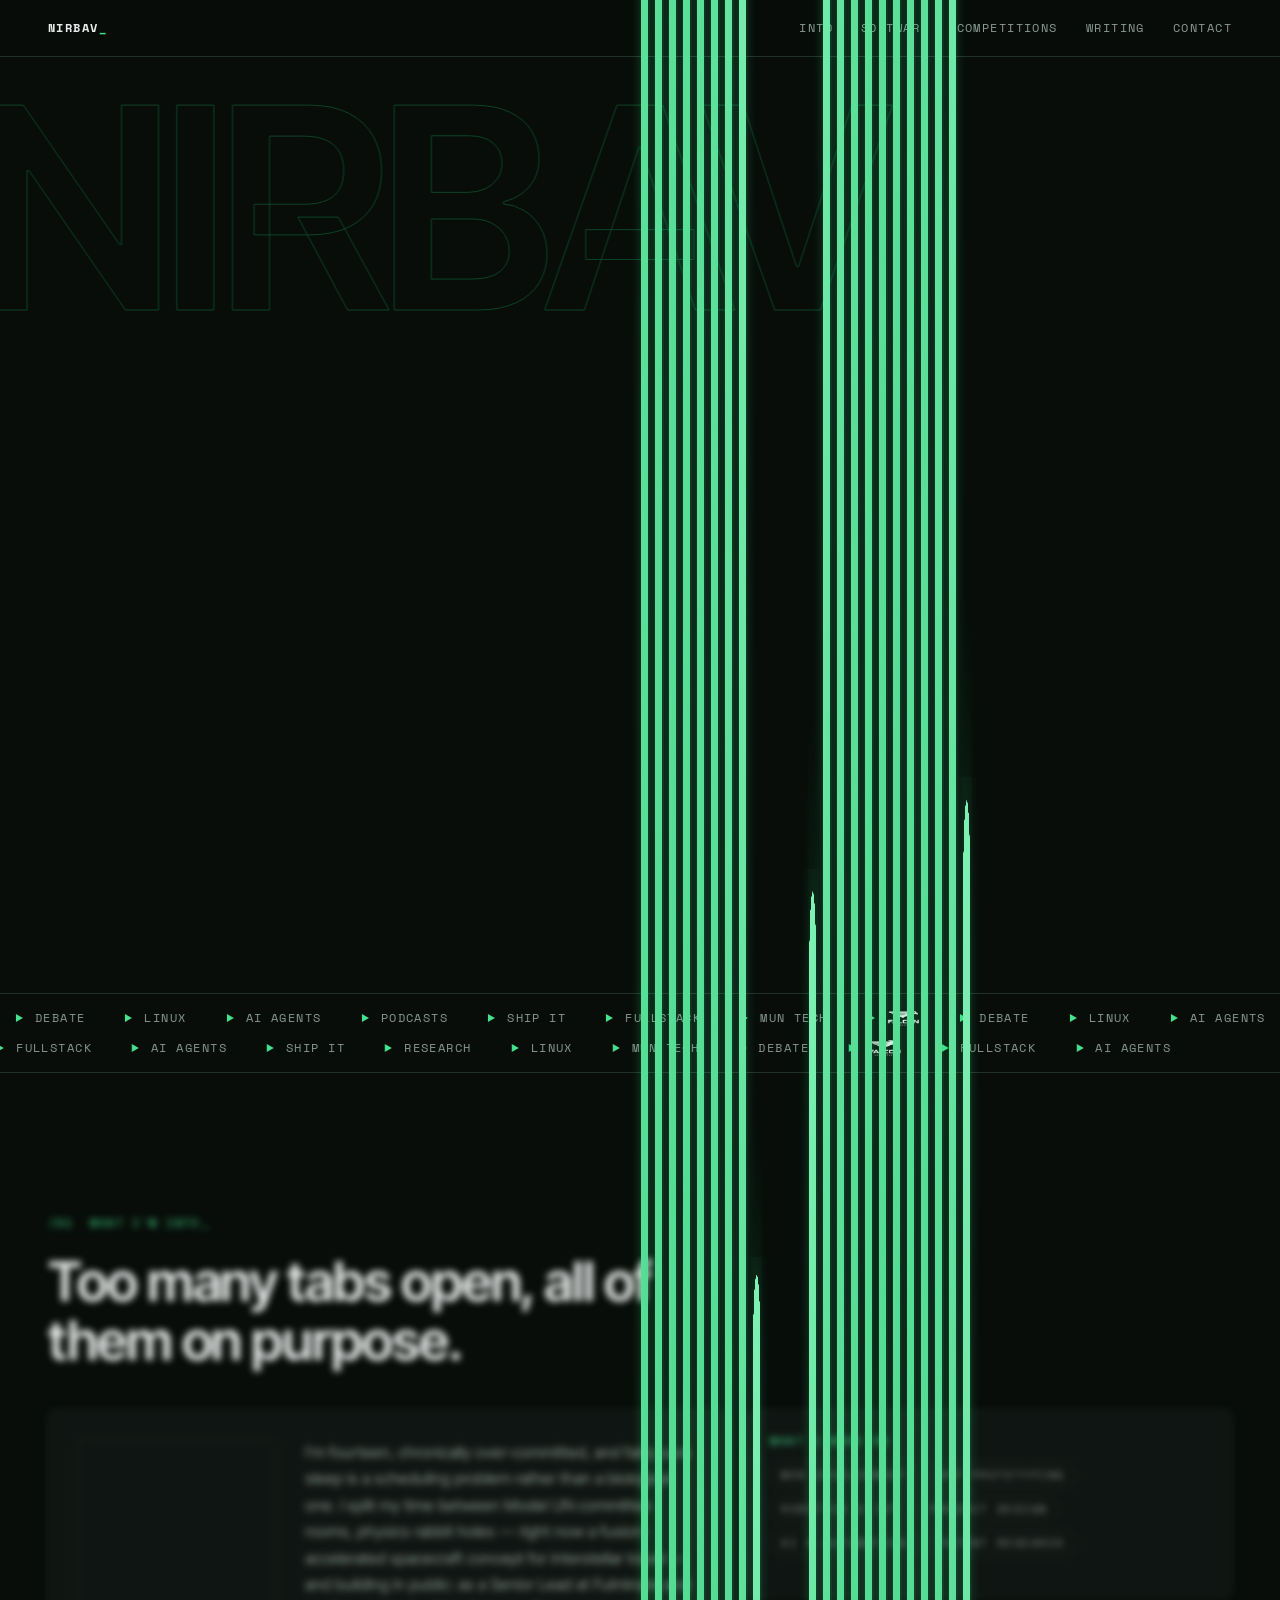
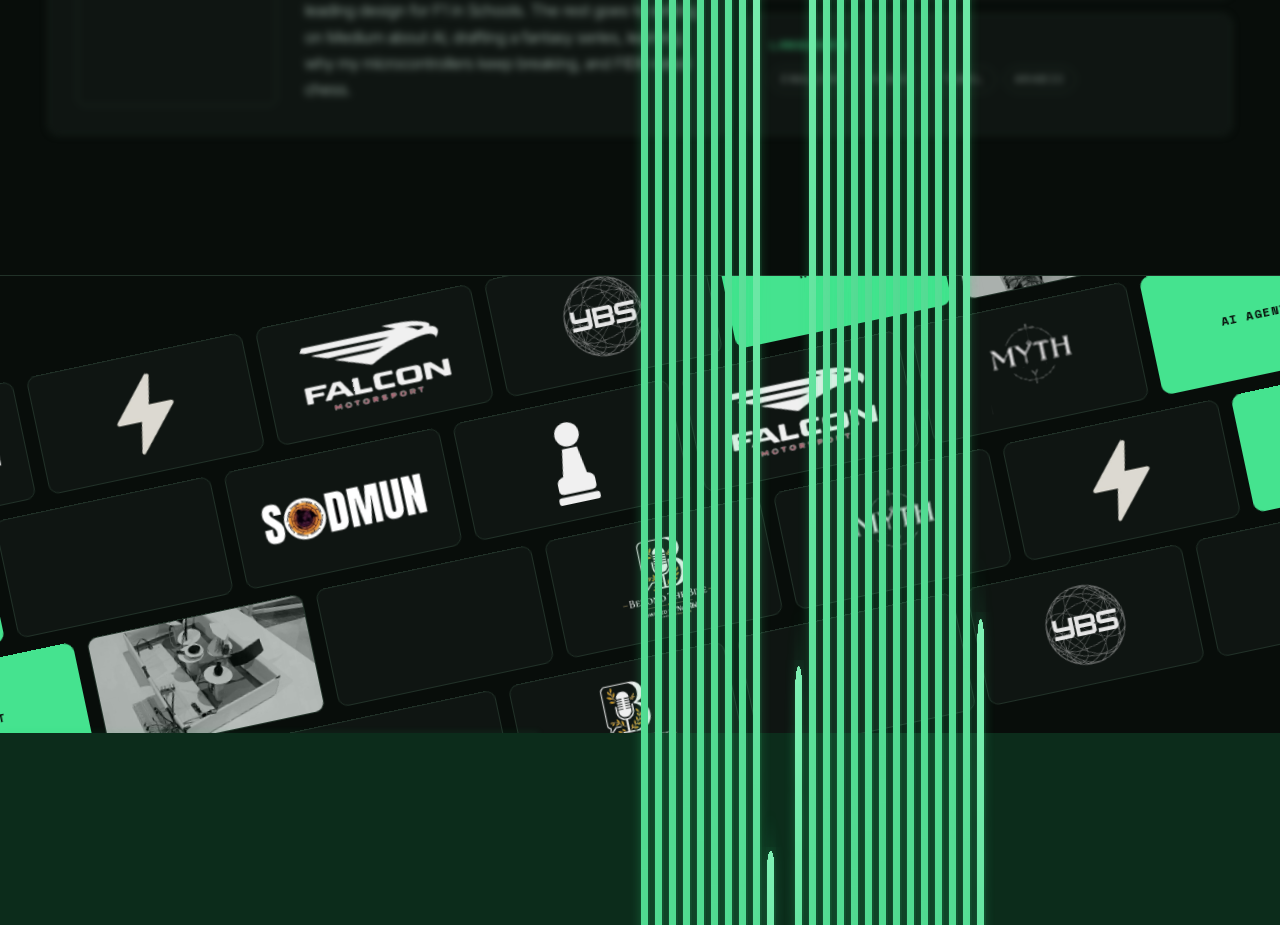
==== certifications.html @ 4bc30d10 "nirbav.com v2: single-page rebuild Plain HTML/CSS/JS site served from the repo root: tokens + site s" ====
<!doctype html>
<html lang="en">
<head>
<meta charset="utf-8">
<title>Nirbav Sankar</title>
<meta name="robots" content="noindex">
<link rel="canonical" href="index.html#competitions">
<meta http-equiv="refresh" content="0; url=index.html#competitions">
</head>
<body style="background:#060d09;color:#e6ebe8;font-family:system-ui,sans-serif">
<p>This page moved. <a href="index.html#competitions" style="color:#4ade80">Continue to Competitions</a>.</p>
</body>
</html>
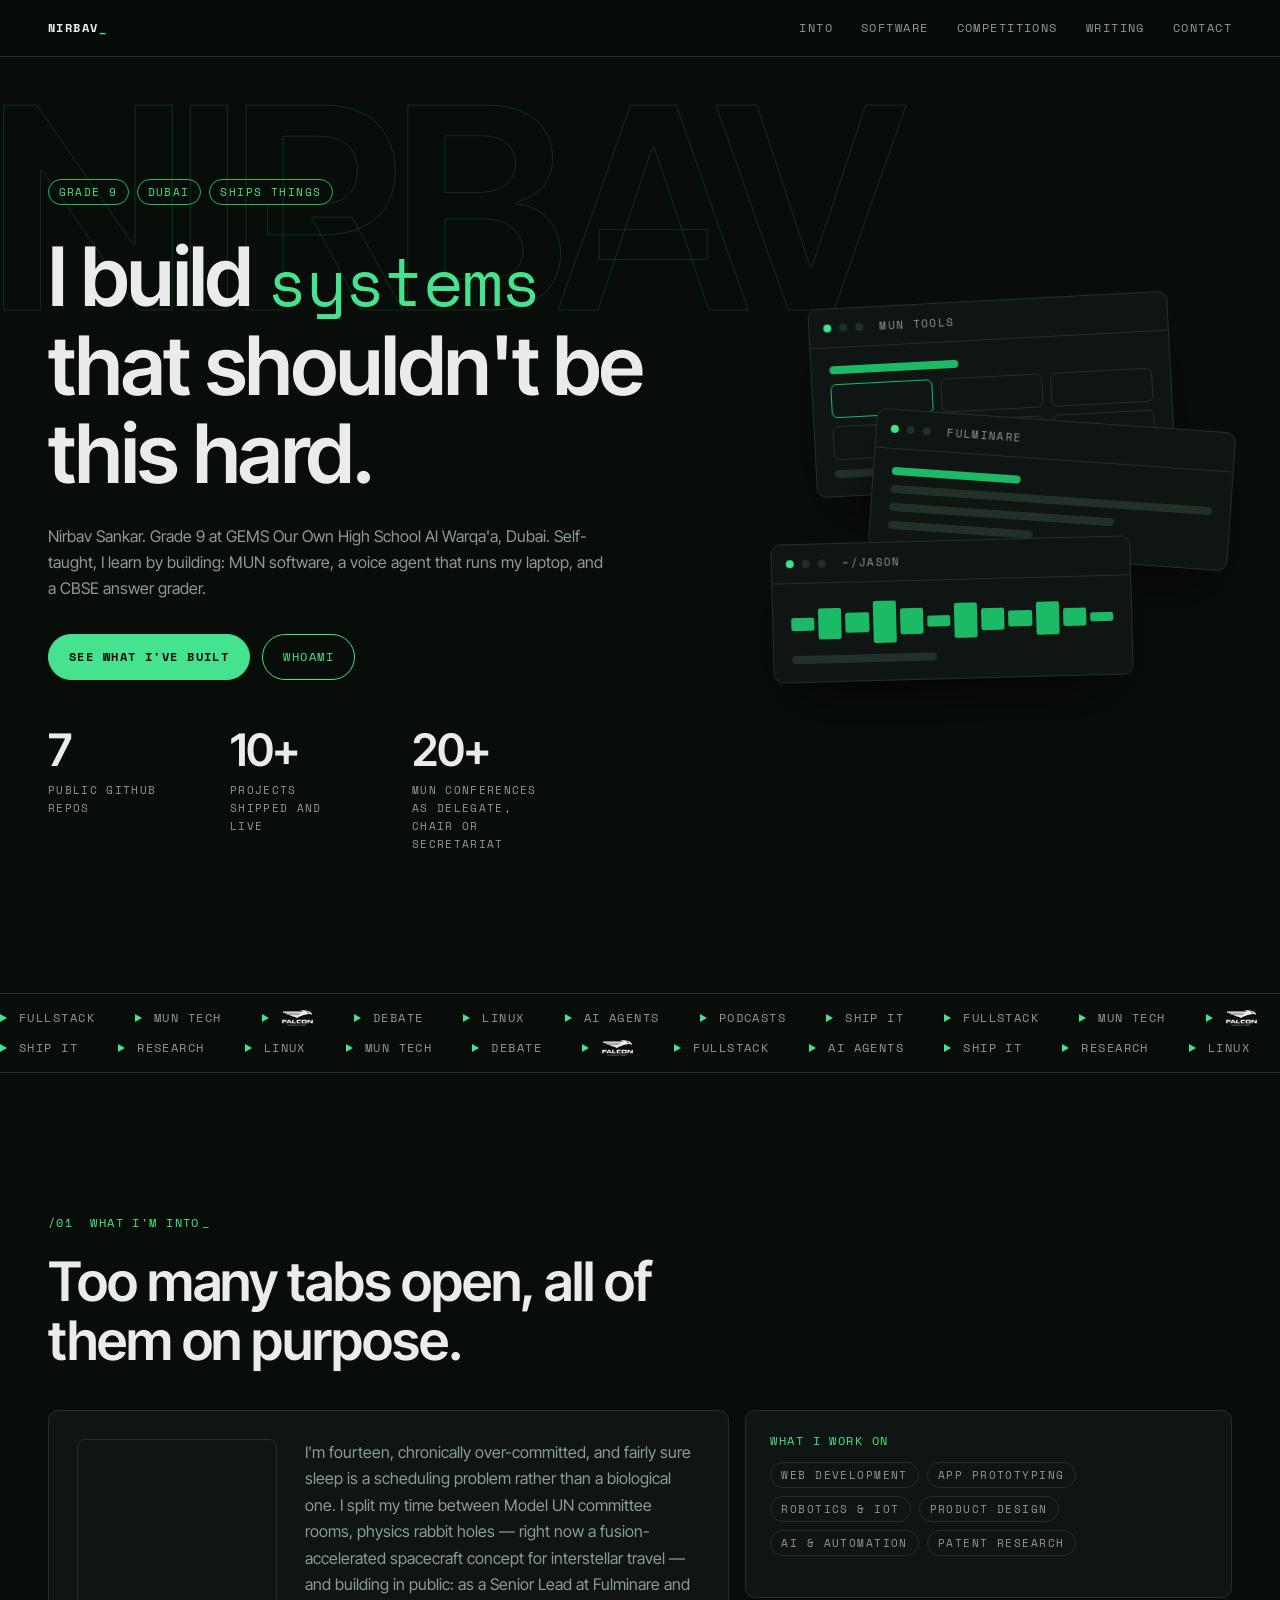
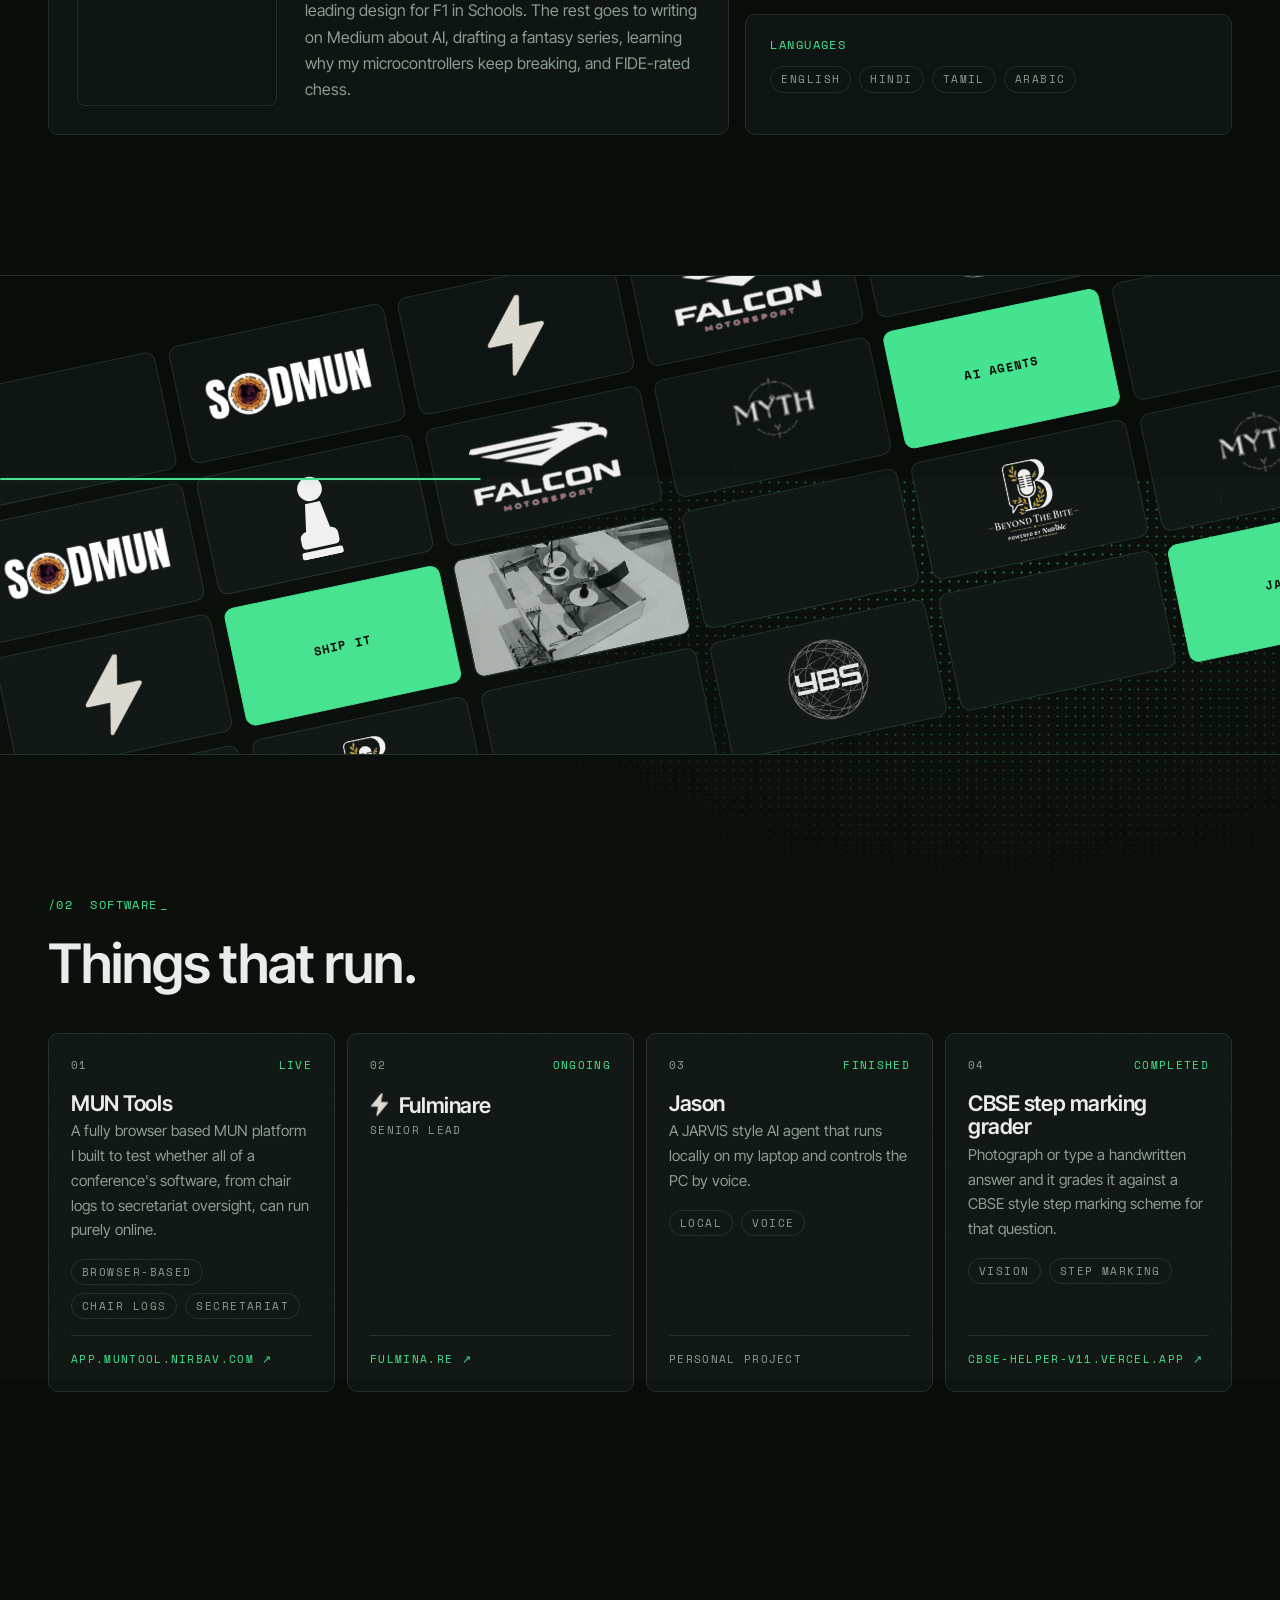
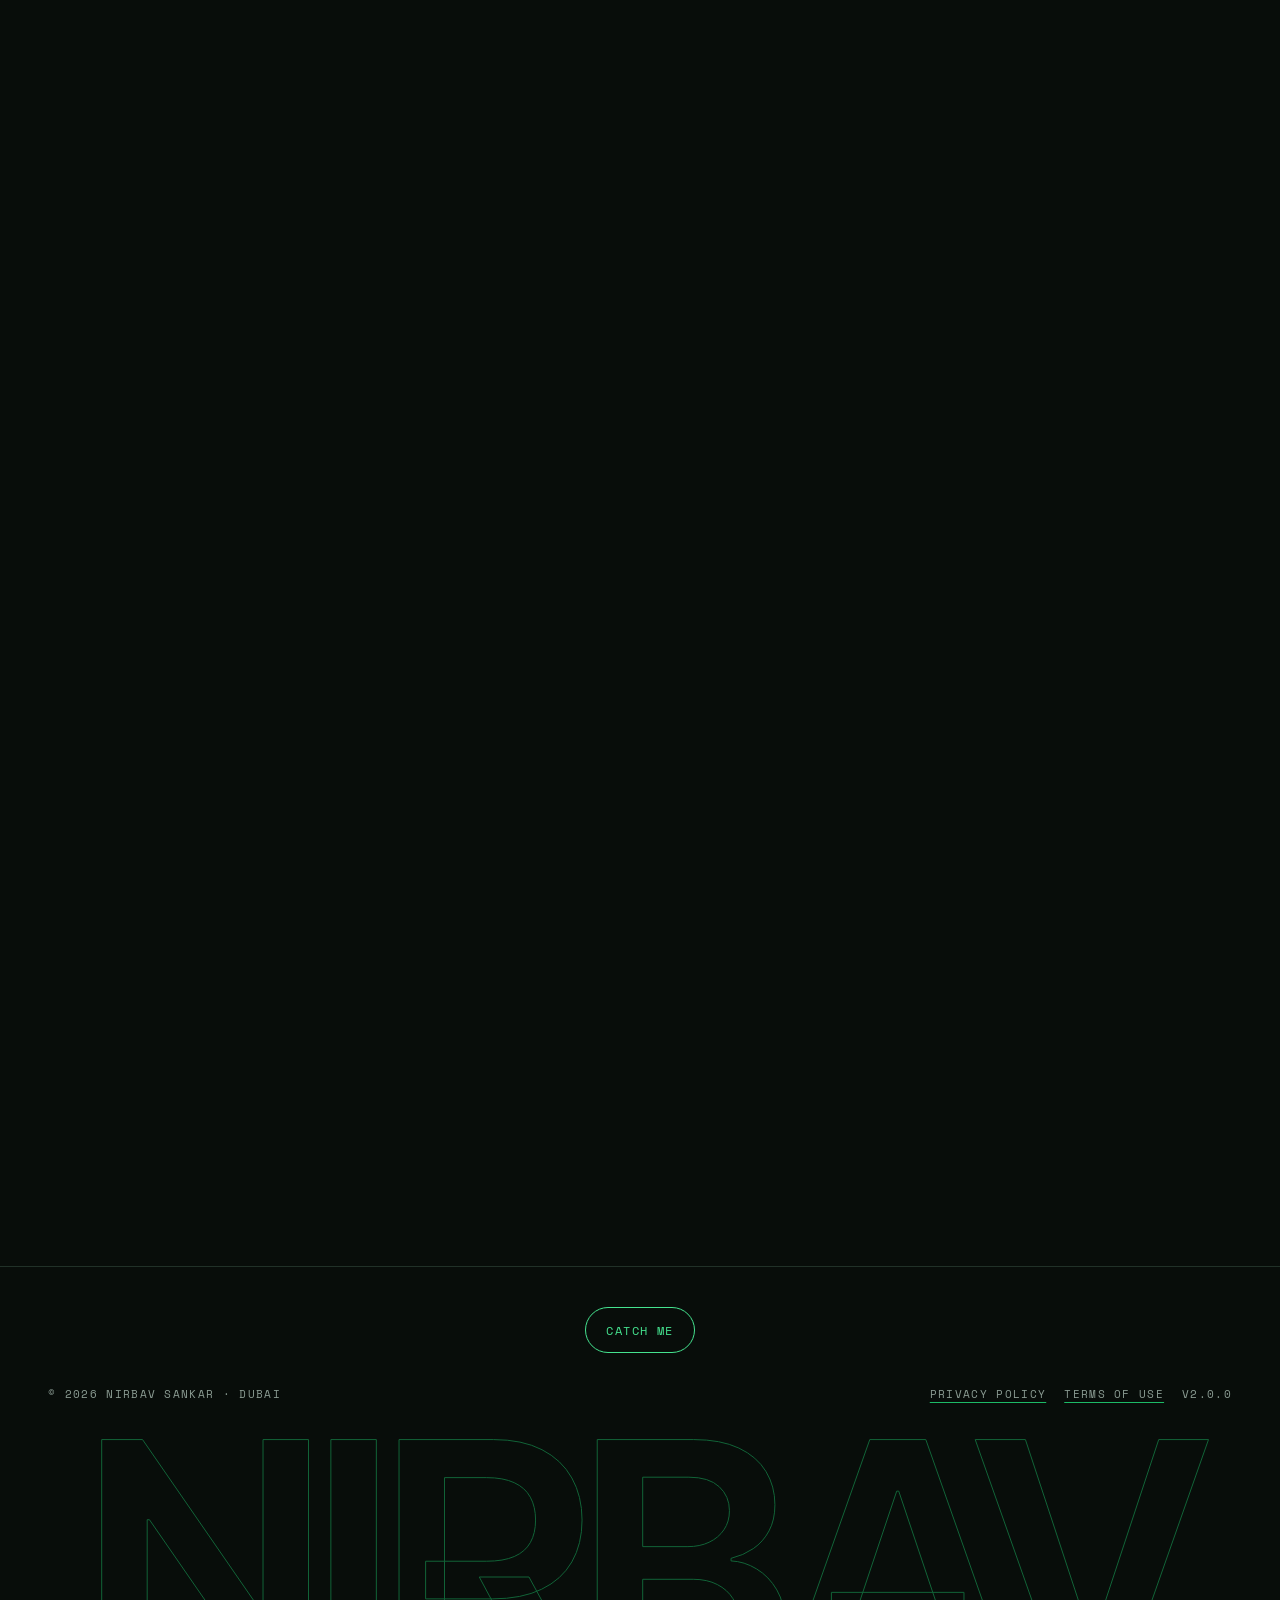
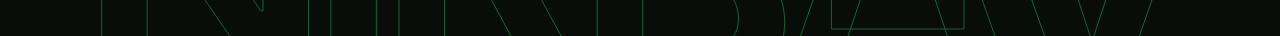
==== commit d4612402: "Favicon: round crop of portrait (32/192 px) plus Apple touch icon Co-Authored-By: Claude Opus 5.5 <n" ====
--- a/certifications.html
+++ b/certifications.html
@@ -2,6 +2,7 @@
 <html lang="en">
 <head>
 <meta charset="utf-8">
+<link rel="icon" href="assets/img/favicon-32.png" sizes="32x32" type="image/png">
 <title>Nirbav Sankar</title>
 <meta name="robots" content="noindex">
 <link rel="canonical" href="index.html#competitions">
